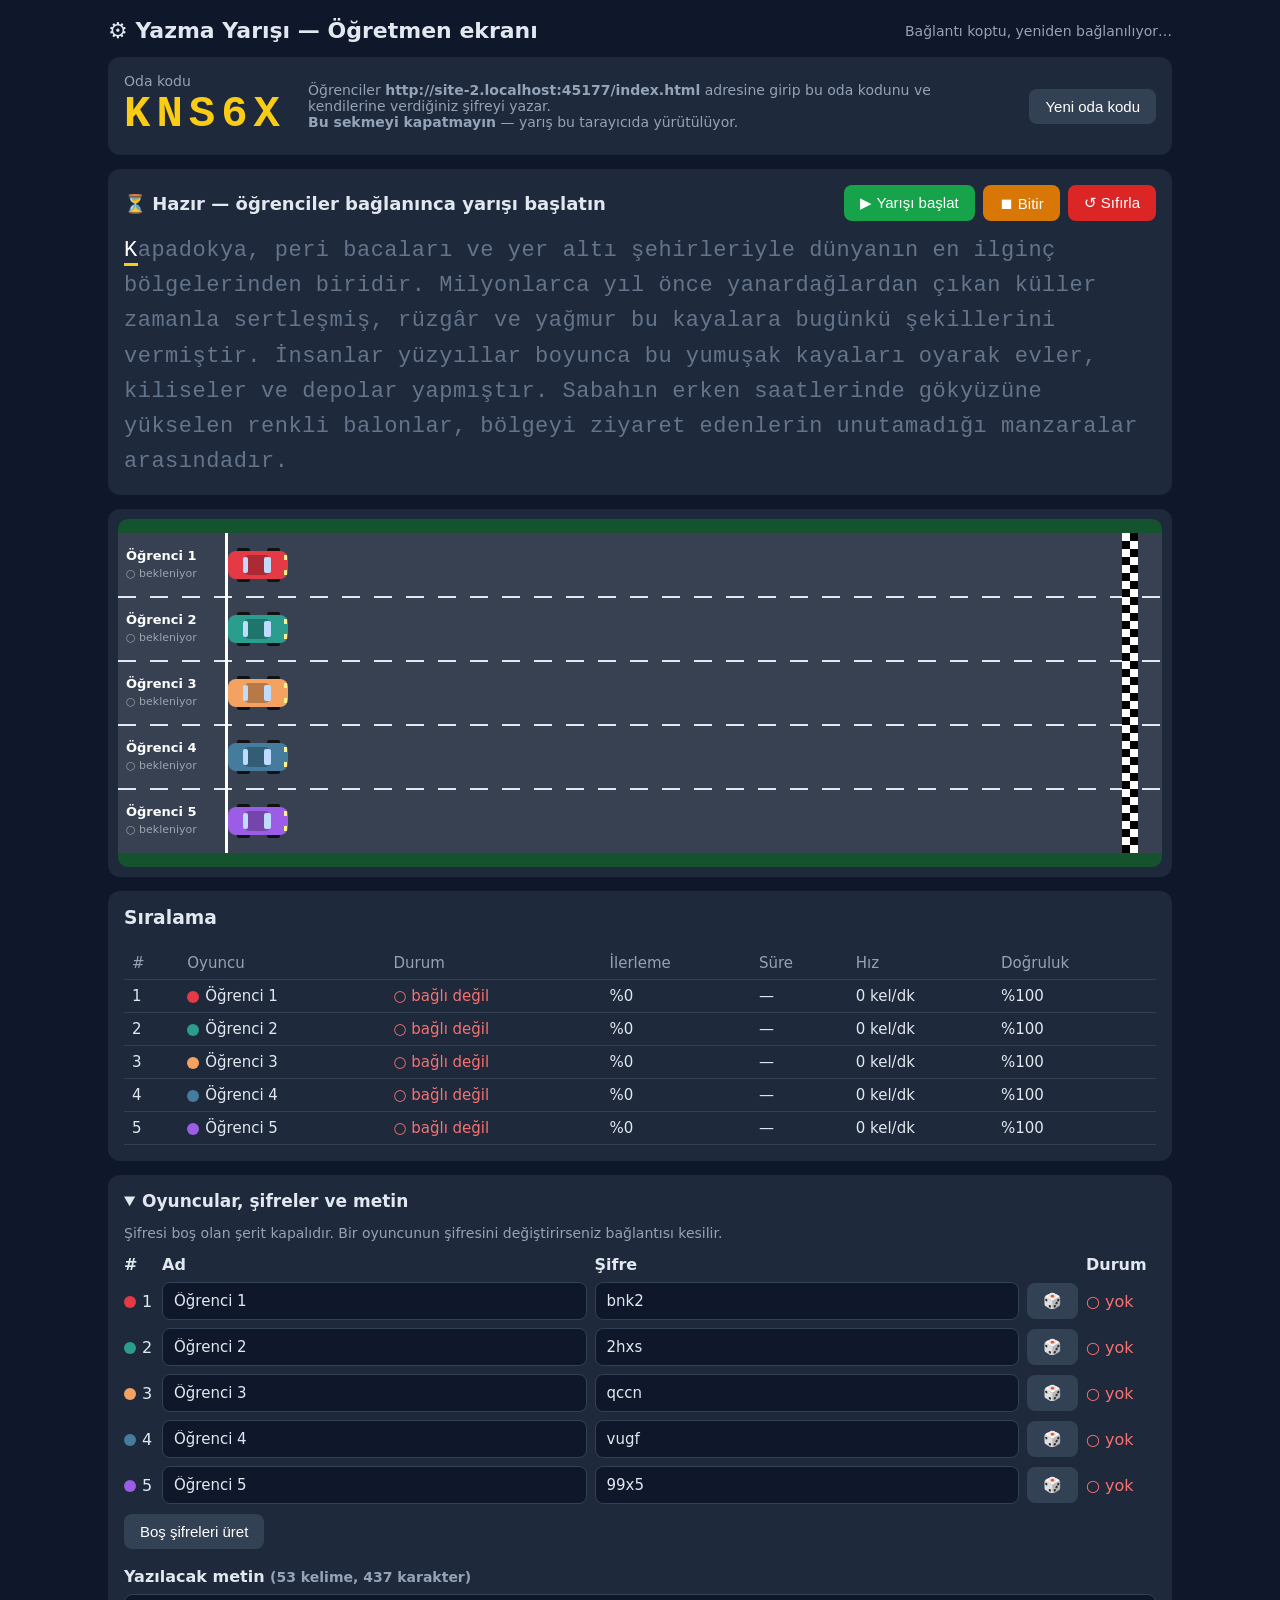
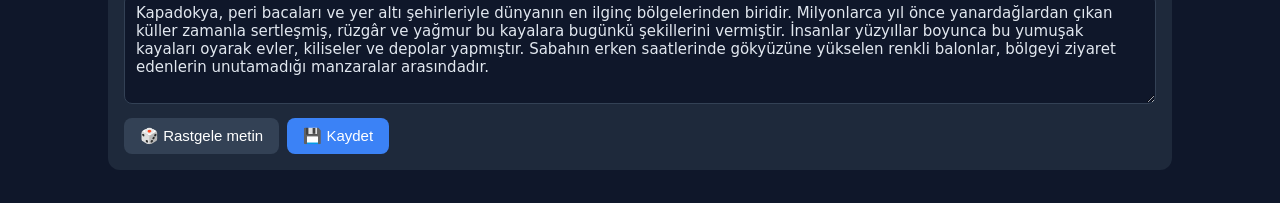
==== ogretmen.html @ 5023aab8 "Add files via upload" ====
<!DOCTYPE html>
<html lang="tr">
<head>
<meta charset="utf-8">
<meta name="viewport" content="width=device-width, initial-scale=1">
<title>Yazma Yarışı — Öğretmen</title>
<link rel="stylesheet" href="style.css">
</head>
<body>
<div class="wrap">
  <header>
    <h1>⚙️ Yazma Yarışı — Öğretmen ekranı</h1>
    <span id="netStatus" class="muted">Bağlanıyor…</span>
  </header>

  <div class="card roomcard">
    <div>
      <div class="muted">Oda kodu</div>
      <div id="roomCode" class="roomcode">——</div>
    </div>
    <div class="muted" style="flex:1">
      Öğrenciler <b id="joinUrl"></b> adresine girip bu oda kodunu ve kendilerine verdiğiniz şifreyi yazar.<br>
      <b>Bu sekmeyi kapatmayın</b> — yarış bu tarayıcıda yürütülüyor.
    </div>
    <button id="newCodeBtn" class="ghost">Yeni oda kodu</button>
  </div>

  <div class="card">
    <div style="display:flex;justify-content:space-between;align-items:center;gap:10px;flex-wrap:wrap">
      <div id="raceStatus" style="font-size:18px;font-weight:600"></div>
      <div class="btns">
        <button id="startBtn" class="green">▶ Yarışı başlat</button>
        <button id="stopBtn" class="orange">⏹ Bitir</button>
        <button id="resetBtn" class="red">↺ Sıfırla</button>
      </div>
    </div>
    <div id="textBox" class="textbox" style="margin-top:12px"></div>
  </div>

  <div class="card" style="padding:10px"><canvas id="track"></canvas></div>

  <div class="card">
    <h3 style="margin-top:0">Sıralama</h3>
    <table><thead><tr><th>#</th><th>Oyuncu</th><th>Durum</th><th>İlerleme</th><th>Süre</th><th>Hız</th><th>Doğruluk</th></tr></thead>
    <tbody id="results"></tbody></table>
  </div>

  <details class="card" id="settings" open>
    <summary><b>Oyuncular, şifreler ve metin</b></summary>
    <p class="muted">Şifresi boş olan şerit kapalıdır. Bir oyuncunun şifresini değiştirirseniz bağlantısı kesilir.</p>
    <div class="grid" id="playerRows"></div>
    <div class="btns" style="margin-top:10px"><button id="genAllBtn" class="ghost">Boş şifreleri üret</button></div>

    <h4>Yazılacak metin <span id="wc" class="muted"></span></h4>
    <textarea id="adminText"></textarea>
    <div class="btns" style="margin-top:10px">
      <button id="randomBtn" class="ghost">🎲 Rastgele metin</button>
      <button id="saveBtn">💾 Kaydet</button>
    </div>
  </details>
</div>
<div id="toast" class="toast"></div>

<script src="lib/peerjs.min.js"></script>
<script src="texts.js"></script>
<script src="common.js"></script>
<script src="host.js"></script>
</body>
</html>
---- style.css ----
* { box-sizing: border-box; }
body { margin: 0; font-family: system-ui, -apple-system, "Segoe UI", Roboto, sans-serif; background: #0f172a; color: #e2e8f0; }
a { color: #93c5fd; }
.wrap { max-width: 1100px; margin: 0 auto; padding: 18px; }
header { display: flex; align-items: center; justify-content: space-between; gap: 12px; margin-bottom: 14px; }
header h1 { font-size: 22px; margin: 0; }
.muted { color: #94a3b8; font-size: 14px; }
.card { background: #1e293b; border-radius: 12px; padding: 16px; margin-bottom: 14px; }
.hidden { display: none !important; }
button { background: #3b82f6; color: #fff; border: 0; border-radius: 8px; padding: 9px 16px; font-size: 15px; cursor: pointer; }
button:hover { filter: brightness(1.1); }
button.ghost { background: #334155; }
button.green { background: #16a34a; }
button.red { background: #dc2626; }
button.orange { background: #d97706; }
input, textarea { background: #0f172a; color: #e2e8f0; border: 1px solid #334155; border-radius: 8px; padding: 9px 11px; font-size: 15px; font-family: inherit; }
input:focus, textarea:focus { outline: 2px solid #3b82f6; border-color: transparent; }

/* Giriş */
.login { max-width: 360px; margin: 60px auto; text-align: center; }
.login input { width: 100%; margin: 12px 0; font-size: 18px; text-align: center; }
.login button { width: 100%; font-size: 17px; }
.err { color: #f87171; min-height: 20px; font-size: 14px; }

/* Metin */
.textbox { font-family: "Consolas", "Courier New", monospace; font-size: 22px; line-height: 1.6; letter-spacing: .5px; user-select: none; cursor: text; word-wrap: break-word; }
.textbox .ok { color: #4ade80; }
.textbox .bad { color: #fff; background: #dc2626; border-radius: 2px; }
.textbox .cur { border-bottom: 3px solid #facc15; color: #fff; }
.textbox .rest { color: #64748b; }
#typeInput { width: 100%; margin-top: 12px; font-family: "Consolas", monospace; font-size: 20px; resize: none; height: 56px; }
#typeInput:disabled { opacity: .5; }

.stats { display: flex; gap: 22px; flex-wrap: wrap; margin-top: 10px; font-size: 15px; }
.stats b { font-size: 20px; color: #fff; }
#statusLine { font-size: 18px; font-weight: 600; }

/* Pist */
#track { width: 100%; display: block; border-radius: 10px; }

/* Tablo */
table { width: 100%; border-collapse: collapse; font-size: 15px; }
th, td { text-align: left; padding: 7px 8px; border-bottom: 1px solid #334155; }
th { color: #94a3b8; font-weight: 500; }
.dot { display: inline-block; width: 12px; height: 12px; border-radius: 50%; vertical-align: middle; margin-right: 6px; }
.on { color: #4ade80; } .off { color: #64748b; }

/* Admin */
.grid { display: grid; grid-template-columns: 30px 1fr 1fr auto 70px; gap: 8px; align-items: center; }
.grid input { width: 100%; }
.btns { display: flex; gap: 8px; flex-wrap: wrap; }
#adminText { width: 100%; min-height: 110px; }
.toast { position: fixed; bottom: 20px; right: 20px; background: #16a34a; color: #fff; padding: 10px 16px; border-radius: 8px; opacity: 0; transition: opacity .3s; }
.toast.show { opacity: 1; }
.toast.bad { background: #dc2626; }

/* Statik sürüm ekleri */
.roomcard { display: flex; align-items: center; gap: 22px; flex-wrap: wrap; }
.roomcode { font-family: "Consolas", monospace; font-size: 44px; font-weight: 800; letter-spacing: 6px; color: #facc15; }
details summary { cursor: pointer; font-size: 17px; }
h4 { margin: 18px 0 8px; }
.on { color: #4ade80; } .off { color: #f87171; }
.textbox { max-height: 260px; overflow-y: auto; }
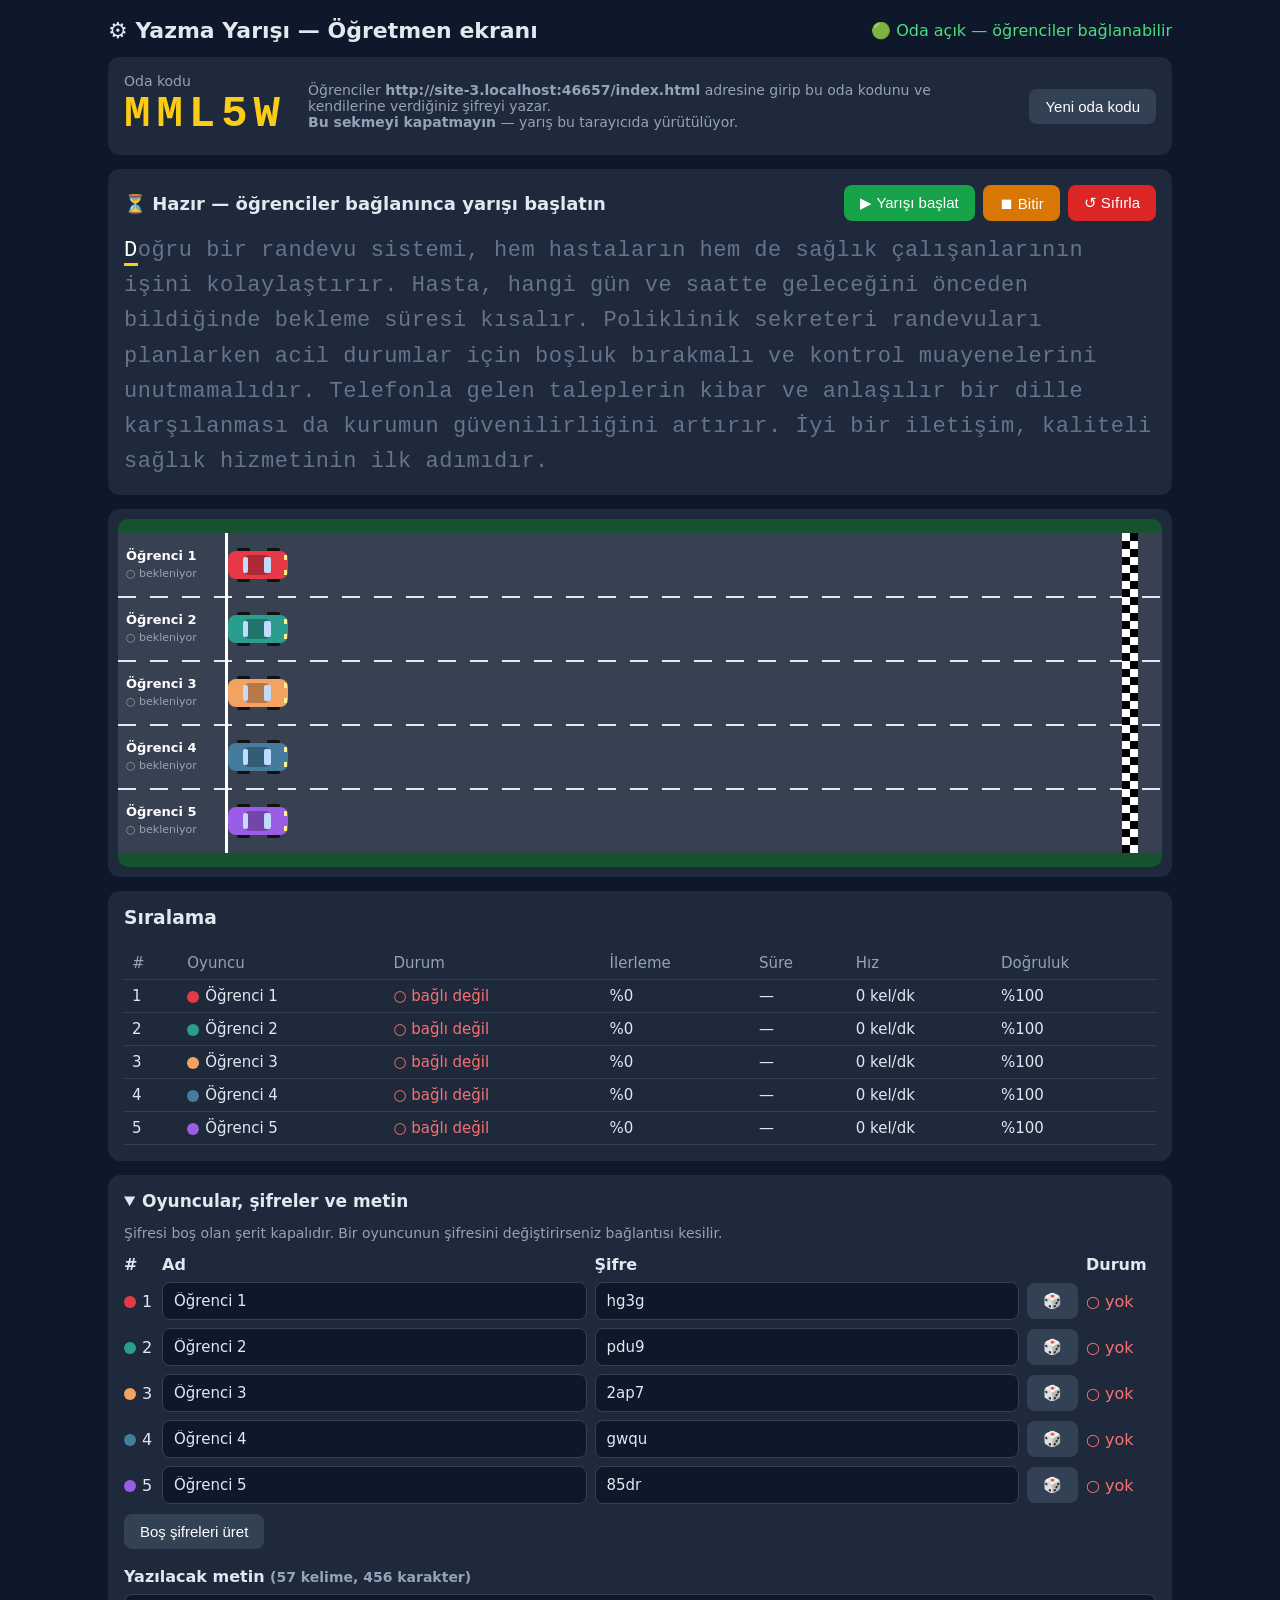
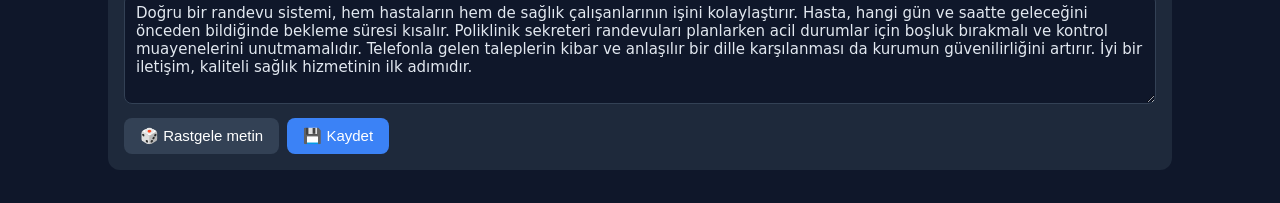
==== commit 59510687: "Add files via upload" ====
--- a/ogretmen.html
+++ b/ogretmen.html
@@ -61,7 +61,7 @@
 </div>
 <div id="toast" class="toast"></div>
 
-<script src="lib/peerjs.min.js"></script>
+<script src="lib/trystero.min.js"></script>
 <script src="texts.js"></script>
 <script src="common.js"></script>
 <script src="host.js"></script>
